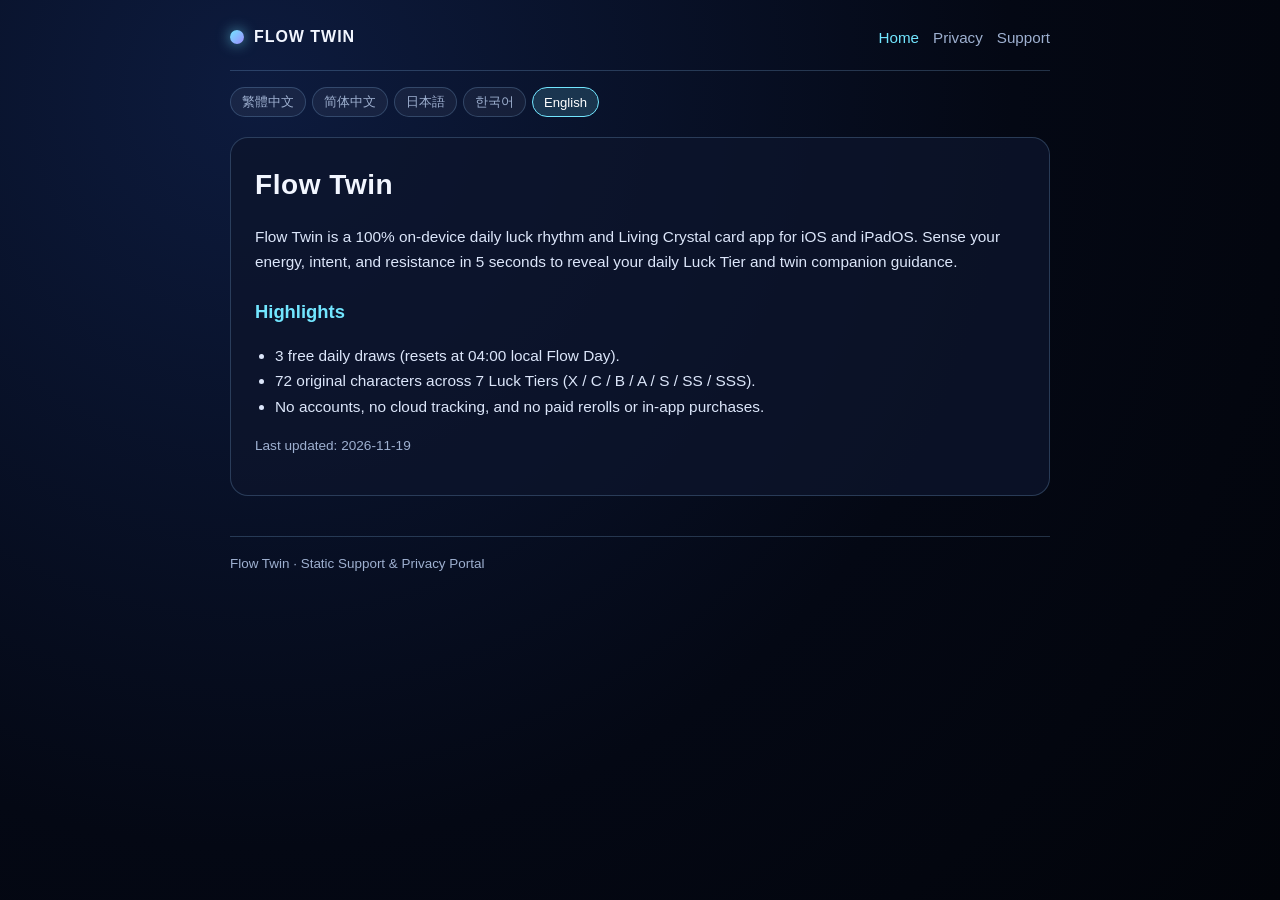
==== index.html @ c170af3f "Deploy Flow Twin official static site (5-language Home, Privacy, Support)" ====
<!DOCTYPE html>
<html lang="zh-Hant">
<head>
  <meta charset="utf-8">
  <meta name="viewport" content="width=device-width, initial-scale=1">
  <title>Flow Twin — Daily Rhythm &amp; Living Crystal</title>
  <link rel="stylesheet" href="./assets/style.css">
  <script src="./assets/i18n.js" defer></script>
</head>
<body>
  <div class="container">
    <header>
      <a class="brand" href="./" data-keep-lang data-base-href="./"><span class="brand-orb"></span>FLOW TWIN</a>
      <nav>
        <a class="active" href="./" data-keep-lang data-base-href="./">Home</a>
        <a href="./privacy/" data-keep-lang data-base-href="./privacy/">Privacy</a>
        <a href="./support/" data-keep-lang data-base-href="./support/">Support</a>
      </nav>
    </header>

    <div class="lang-bar">
      <button class="lang-btn" data-set-lang="zh-Hant" onclick="setFlowTwinLang('zh-Hant')">繁體中文</button>
      <button class="lang-btn" data-set-lang="zh-Hans" onclick="setFlowTwinLang('zh-Hans')">简体中文</button>
      <button class="lang-btn" data-set-lang="ja" onclick="setFlowTwinLang('ja')">日本語</button>
      <button class="lang-btn" data-set-lang="ko" onclick="setFlowTwinLang('ko')">한국어</button>
      <button class="lang-btn" data-set-lang="en" onclick="setFlowTwinLang('en')">English</button>
    </div>

    <main class="card">
      <section data-lang="zh-Hant">
        <h1>Flow Twin</h1>
        <p>Flow Twin 是一款 100% 本機運行的每日幸運節律與生命冰晶卡片 iOS / iPadOS App。透過 5 秒節律感知（精神、推進意圖、外在阻力），生成每日專屬的七階幸運冰晶角色卡與雙生陪伴指引。</p>
        <h2>核心特色</h2>
        <ul>
          <li>每日 3 次免費抽取（依本地時間 04:00 Flow Day 換日）。</li>
          <li>72 位原創角色與七階（X / C / B / A / S / SS / SSS）生命冰晶動態卡片。</li>
          <li>無帳號登入、無雲端追蹤、無付費重抽或內購。</li>
        </ul>
      </section>

      <section data-lang="zh-Hans" style="display:none">
        <h1>Flow Twin</h1>
        <p>Flow Twin 是一款 100% 本地运行的每日幸运节律与生命冰晶卡片 iOS / iPadOS App。通过 5 秒节律感知（精神、推进意图、外在阻力），生成每日专属的七阶幸运冰晶角色卡与双生陪伴指引。</p>
        <h2>核心特色</h2>
        <ul>
          <li>每日 3 次免费抽取（依本地时间 04:00 Flow Day 换日）。</li>
          <li>72 位原创角色与七阶（X / C / B / A / S / SS / SSS）生命冰晶动态卡片。</li>
          <li>无账号登录、无云端追踪、无付费重抽或内购。</li>
        </ul>
      </section>

      <section data-lang="ja" style="display:none">
        <h1>Flow Twin</h1>
        <p>Flow Twin は、100% オンデバイスで動作する毎日の幸運リズム＆リビングクリスタルカード iOS / iPadOS アプリです。5秒のリズム入力で、7段階の運勢ランクとキャラクターカードを毎日生成します。</p>
        <h2>主な特徴</h2>
        <ul>
          <li>毎日3回の無料抽選（現地時間 04:00 の Flow Day でリセット）。</li>
          <li>72体のオリジナルキャラクターと7段階（X / C / B / A / S / SS / SSS）の結晶アニメーションカード。</li>
          <li>アカウント登録不要・クラウド追跡なし・アプリ内課金なし。</li>
        </ul>
      </section>

      <section data-lang="ko" style="display:none">
        <h1>Flow Twin</h1>
        <p>Flow Twin은 100% 기기 내에서 작동하는 일일 행운 리듬 및 리빙 크리스탈 카드 iOS / iPadOS 앱입니다. 5초의 리듬 감지로 매일 고유한 7단계 운세 크리스탈 카드와 트윈 파트너 안내를 생성합니다.</p>
        <h2>주요 특징</h2>
        <ul>
          <li>매일 3회 무료 추첨 (현지 시간 04:00 Flow Day 기준 초기화).</li>
          <li>72종의 오리지널 캐릭터와 7단계(X / C / B / A / S / SS / SSS) 라이브 크리스탈 카드.</li>
          <li>회원 계정, 클라우드 추적, 유료 재추첨 및 인앱 결제 없음.</li>
        </ul>
      </section>

      <section data-lang="en" style="display:none">
        <h1>Flow Twin</h1>
        <p>Flow Twin is a 100% on-device daily luck rhythm and Living Crystal card app for iOS and iPadOS. Sense your energy, intent, and resistance in 5 seconds to reveal your daily Luck Tier and twin companion guidance.</p>
        <h2>Highlights</h2>
        <ul>
          <li>3 free daily draws (resets at 04:00 local Flow Day).</li>
          <li>72 original characters across 7 Luck Tiers (X / C / B / A / S / SS / SSS).</li>
          <li>No accounts, no cloud tracking, and no paid rerolls or in-app purchases.</li>
        </ul>
      </section>

      <p class="meta">Last updated: 2026-11-19</p>
    </main>

    <footer>Flow Twin · Static Support &amp; Privacy Portal</footer>
  </div>
</body>
</html>
---- assets/style.css ----
:root {
  --bg-deep: #040814;
  --bg-card: rgba(13, 21, 44, 0.78);
  --border-glass: rgba(152, 206, 255, 0.22);
  --text-main: #f2f6ff;
  --text-muted: #9eb0d0;
  --accent-cyan: #72e6ff;
  --accent-violet: #9d8cff;
}

* { box-sizing: border-box; }

html, body {
  margin: 0;
  padding: 0;
  background: radial-gradient(circle at 20% 10%, #0d1b3e 0%, var(--bg-deep) 58%, #02040a 100%);
  color: var(--text-main);
  font-family: -apple-system, BlinkMacSystemFont, "SF Pro Text", "Hiragino Sans", "Apple SD Gothic Neo", "Noto Sans TC", sans-serif;
  line-height: 1.65;
  min-height: 100vh;
}

.container {
  max-width: 860px;
  margin: 0 auto;
  padding: 24px 20px 64px;
}

header {
  display: flex;
  flex-wrap: wrap;
  align-items: center;
  justify-content: space-between;
  gap: 12px;
  padding-bottom: 20px;
  border-bottom: 1px solid var(--border-glass);
}

.brand {
  display: flex;
  align-items: center;
  gap: 10px;
  text-decoration: none;
  color: var(--text-main);
  font-weight: 700;
  letter-spacing: 0.06em;
}

.brand-orb {
  width: 14px;
  height: 14px;
  border-radius: 50%;
  background: linear-gradient(135deg, var(--accent-cyan), var(--accent-violet));
  box-shadow: 0 0 14px rgba(114, 230, 255, 0.65);
}

nav {
  display: flex;
  flex-wrap: wrap;
  gap: 14px;
  align-items: center;
}

nav a {
  color: var(--text-muted);
  text-decoration: none;
  font-size: 0.95rem;
}

nav a:hover, nav a.active {
  color: var(--accent-cyan);
}

.lang-bar {
  display: flex;
  flex-wrap: wrap;
  gap: 6px;
  margin-top: 16px;
}

.lang-btn {
  background: rgba(255, 255, 255, 0.05);
  border: 1px solid var(--border-glass);
  color: var(--text-muted);
  padding: 5px 11px;
  border-radius: 999px;
  font-size: 0.82rem;
  cursor: pointer;
}

.lang-btn.active {
  background: rgba(114, 230, 255, 0.16);
  border-color: var(--accent-cyan);
  color: #ffffff;
}

.card {
  background: var(--bg-card);
  border: 1px solid var(--border-glass);
  border-radius: 18px;
  padding: 24px;
  margin-top: 20px;
}

h1 {
  font-size: 1.75rem;
  margin: 0 0 8px;
  letter-spacing: 0.02em;
}

h2 {
  font-size: 1.15rem;
  color: var(--accent-cyan);
  margin: 22px 0 8px;
}

p, li {
  color: #dce6fa;
  font-size: 0.96rem;
}

main a {
  color: var(--accent-cyan);
  text-decoration: underline;
  text-underline-offset: 3px;
}

ul {
  padding-left: 20px;
}

.meta {
  color: var(--text-muted);
  font-size: 0.85rem;
}

.notice {
  background: rgba(157, 140, 255, 0.12);
  border: 1px solid rgba(157, 140, 255, 0.35);
  border-radius: 12px;
  padding: 12px 16px;
  margin-top: 14px;
  font-size: 0.9rem;
}

footer {
  margin-top: 40px;
  padding-top: 16px;
  border-top: 1px solid var(--border-glass);
  color: var(--text-muted);
  font-size: 0.84rem;
}
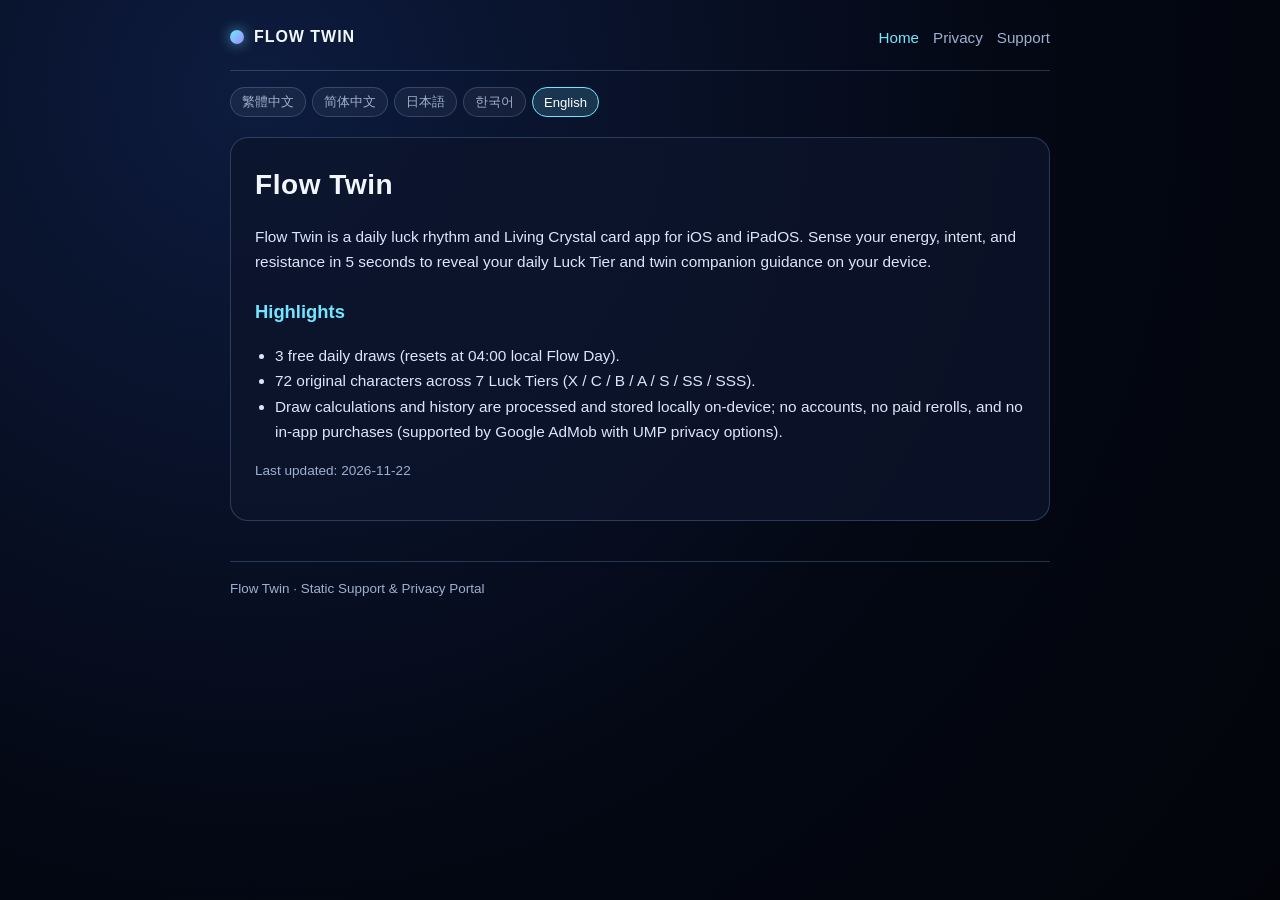
==== commit 66b55ad8: "Stage T.1: Update 5-language privacy policy for AdMob/UMP and unify official support email to oiklp1" ====
--- a/index.html
+++ b/index.html
@@ -29,60 +29,60 @@
     <main class="card">
       <section data-lang="zh-Hant">
         <h1>Flow Twin</h1>
-        <p>Flow Twin 是一款 100% 本機運行的每日幸運節律與生命冰晶卡片 iOS / iPadOS App。透過 5 秒節律感知（精神、推進意圖、外在阻力），生成每日專屬的七階幸運冰晶角色卡與雙生陪伴指引。</p>
+        <p>Flow Twin 是一款每日幸運節律與生命冰晶卡片 iOS / iPadOS App。透過 5 秒節律感知（精神、推進意圖、外在阻力），於本機生成每日專屬的七階幸運冰晶角色卡與雙生陪伴指引。</p>
         <h2>核心特色</h2>
         <ul>
           <li>每日 3 次免費抽取（依本地時間 04:00 Flow Day 換日）。</li>
           <li>72 位原創角色與七階（X / C / B / A / S / SS / SSS）生命冰晶動態卡片。</li>
-          <li>無帳號登入、無雲端追蹤、無付費重抽或內購。</li>
+          <li>抽卡與歷史資料皆於本機運算與儲存；無帳號登入、無付費重抽或內購（含 Google AdMob 廣告與 UMP 隱私選項管理）。</li>
         </ul>
       </section>
 
       <section data-lang="zh-Hans" style="display:none">
         <h1>Flow Twin</h1>
-        <p>Flow Twin 是一款 100% 本地运行的每日幸运节律与生命冰晶卡片 iOS / iPadOS App。通过 5 秒节律感知（精神、推进意图、外在阻力），生成每日专属的七阶幸运冰晶角色卡与双生陪伴指引。</p>
+        <p>Flow Twin 是一款每日幸运节律与生命冰晶卡片 iOS / iPadOS App。通过 5 秒节律感知（精神、推进意图、外在阻力），在本地生成每日专属的七阶幸运冰晶角色卡与双生陪伴指引。</p>
         <h2>核心特色</h2>
         <ul>
           <li>每日 3 次免费抽取（依本地时间 04:00 Flow Day 换日）。</li>
           <li>72 位原创角色与七阶（X / C / B / A / S / SS / SSS）生命冰晶动态卡片。</li>
-          <li>无账号登录、无云端追踪、无付费重抽或内购。</li>
+          <li>抽卡与历史数据皆在本地计算与存储；无账号登录、无付费重抽或内购（含 Google AdMob 广告与 UMP 隐私选项管理）。</li>
         </ul>
       </section>
 
       <section data-lang="ja" style="display:none">
         <h1>Flow Twin</h1>
-        <p>Flow Twin は、100% オンデバイスで動作する毎日の幸運リズム＆リビングクリスタルカード iOS / iPadOS アプリです。5秒のリズム入力で、7段階の運勢ランクとキャラクターカードを毎日生成します。</p>
+        <p>Flow Twin は、毎日の幸運リズム＆リビングクリスタルカード iOS / iPadOS アプリです。5秒のリズム入力で、7段階の運勢ランクとキャラクターカードを端末内で毎日生成します。</p>
         <h2>主な特徴</h2>
         <ul>
           <li>毎日3回の無料抽選（現地時間 04:00 の Flow Day でリセット）。</li>
           <li>72体のオリジナルキャラクターと7段階（X / C / B / A / S / SS / SSS）の結晶アニメーションカード。</li>
-          <li>アカウント登録不要・クラウド追跡なし・アプリ内課金なし。</li>
+          <li>抽選と履歴データは端末内で計算・保存。アカウント登録不要、有料再抽選やアプリ内課金なし（Google AdMob 広告および UMP プライバシー設定対応）。</li>
         </ul>
       </section>
 
       <section data-lang="ko" style="display:none">
         <h1>Flow Twin</h1>
-        <p>Flow Twin은 100% 기기 내에서 작동하는 일일 행운 리듬 및 리빙 크리스탈 카드 iOS / iPadOS 앱입니다. 5초의 리듬 감지로 매일 고유한 7단계 운세 크리스탈 카드와 트윈 파트너 안내를 생성합니다.</p>
+        <p>Flow Twin은 일일 행운 리듬 및 리빙 크리스탈 카드 iOS / iPadOS 앱입니다. 5초의 리듬 감지로 매일 고유한 7단계 운세 크리스탈 카드와 트윈 파트너 안내를 기기 내에서 생성합니다.</p>
         <h2>주요 특징</h2>
         <ul>
           <li>매일 3회 무료 추첨 (현지 시간 04:00 Flow Day 기준 초기화).</li>
           <li>72종의 오리지널 캐릭터와 7단계(X / C / B / A / S / SS / SSS) 라이브 크리스탈 카드.</li>
-          <li>회원 계정, 클라우드 추적, 유료 재추첨 및 인앱 결제 없음.</li>
+          <li>추첨 및 기록 데이터는 기기 내에서 연산·저장됩니다. 회원 계정, 유료 재추첨 및 인앱 결제 없음 (Google AdMob 광고 및 UMP 개인정보 옵션 지원).</li>
         </ul>
       </section>
 
       <section data-lang="en" style="display:none">
         <h1>Flow Twin</h1>
-        <p>Flow Twin is a 100% on-device daily luck rhythm and Living Crystal card app for iOS and iPadOS. Sense your energy, intent, and resistance in 5 seconds to reveal your daily Luck Tier and twin companion guidance.</p>
+        <p>Flow Twin is a daily luck rhythm and Living Crystal card app for iOS and iPadOS. Sense your energy, intent, and resistance in 5 seconds to reveal your daily Luck Tier and twin companion guidance on your device.</p>
         <h2>Highlights</h2>
         <ul>
           <li>3 free daily draws (resets at 04:00 local Flow Day).</li>
           <li>72 original characters across 7 Luck Tiers (X / C / B / A / S / SS / SSS).</li>
-          <li>No accounts, no cloud tracking, and no paid rerolls or in-app purchases.</li>
+          <li>Draw calculations and history are processed and stored locally on-device; no accounts, no paid rerolls, and no in-app purchases (supported by Google AdMob with UMP privacy options).</li>
         </ul>
       </section>
 
-      <p class="meta">Last updated: 2026-11-19</p>
+      <p class="meta">Last updated: 2026-11-22</p>
     </main>
 
     <footer>Flow Twin · Static Support &amp; Privacy Portal</footer>
